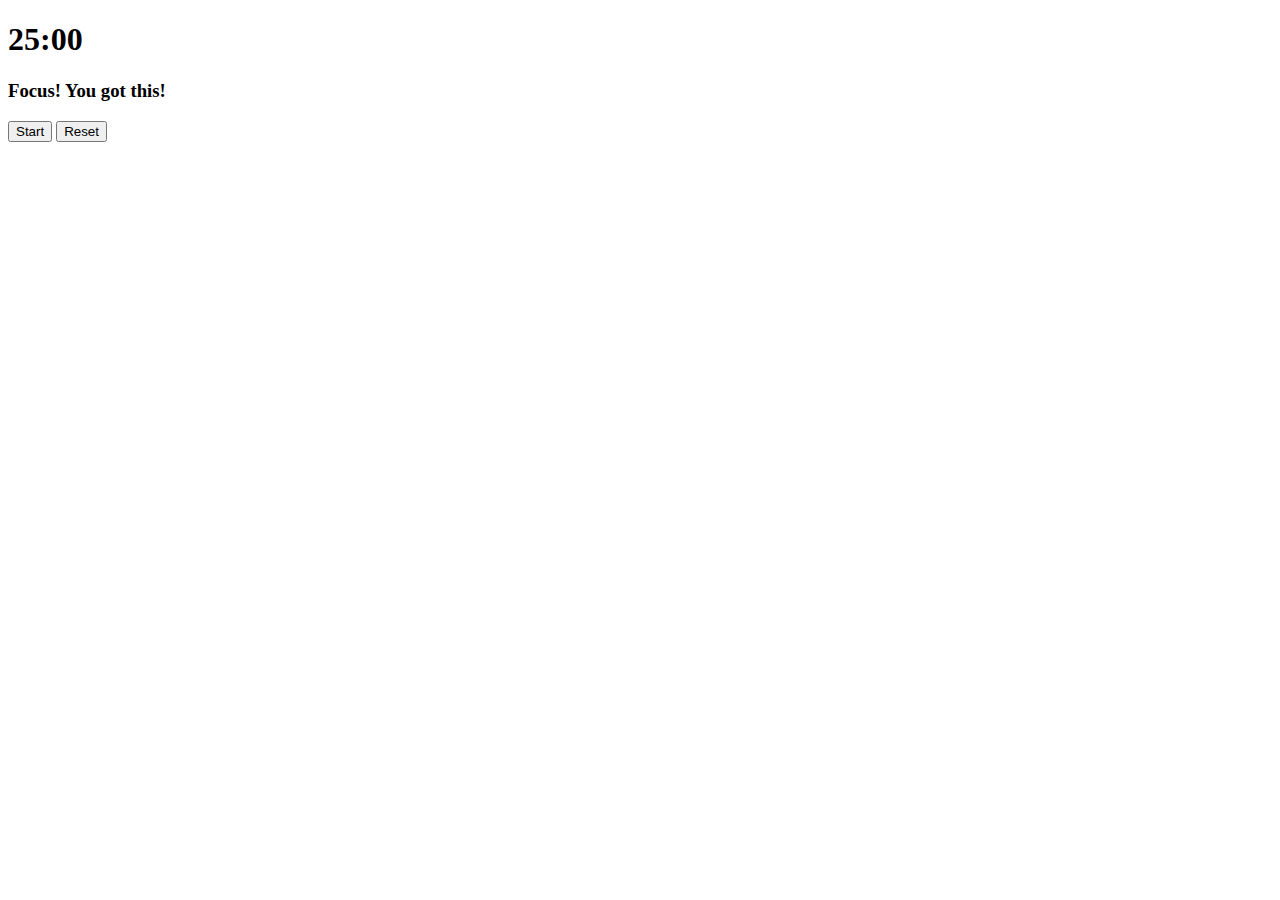
==== PomodoroTimer/pomodoro.html @ 38ad91f9 "code of the timer with background" ====
<!DOCTYPE html>
<html lang="en">
<head>
    <meta charset="UTF-8">
    <meta name="viewport" content="width=device-width, initial-scale=1.0">
    <title>Pomodoro Timer</title>
    <link rel="stylesheet" href="style.css">

</head>

<body>
    <div class="pomodoro-timer">
        <div class="timer-display">
            <h1 id="timer">25:00</h1>
            <h3>Focus! You got this!</h3>
            <div class="buttons">
                <button id="start-btn">Start</button>
                <button id="reset-btn">Reset</button>
            </div>
        </div>
    </div>
    <script src="pomodoro.js"></script>
</body>
</html>
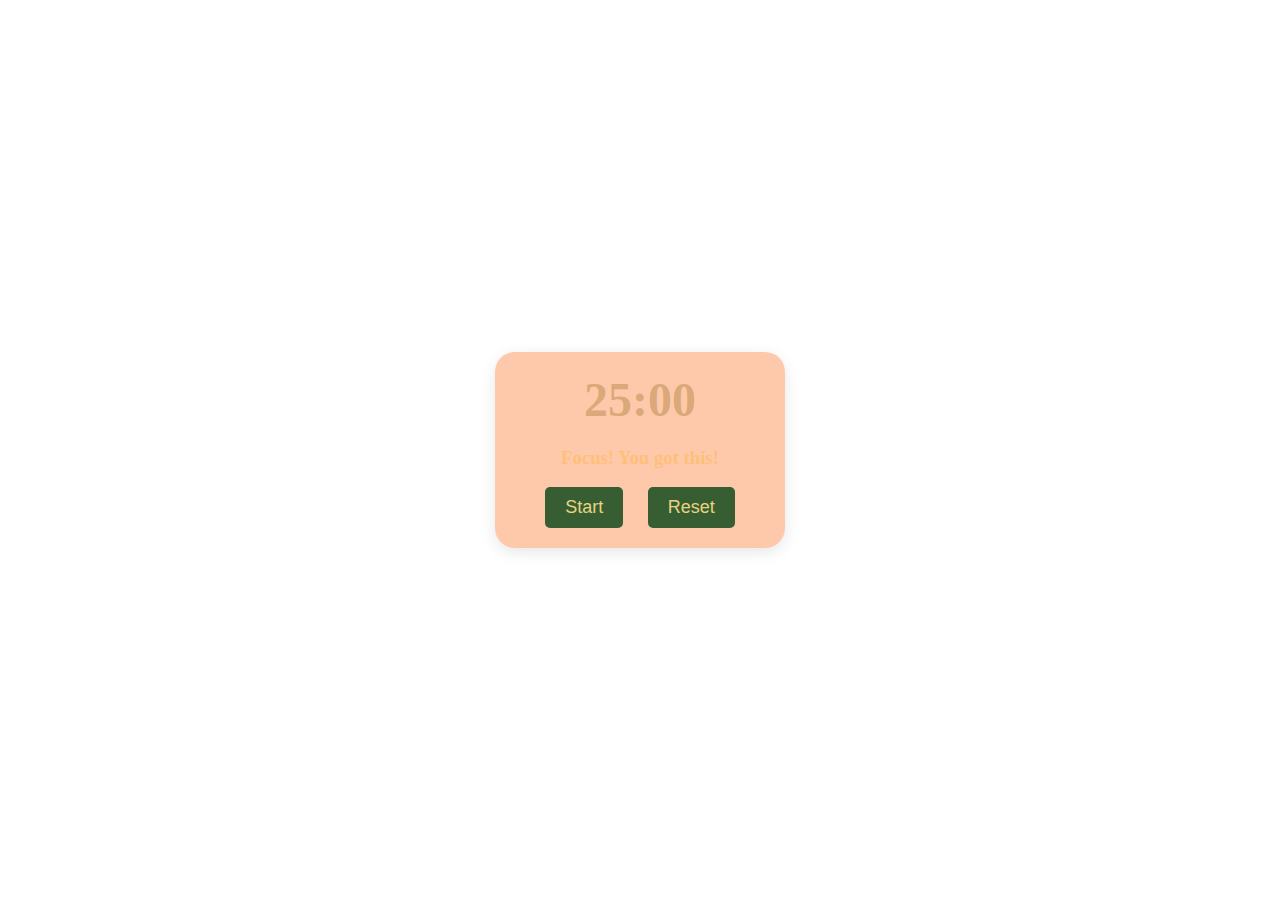
==== commit d9944291: "fixed html code" ====
--- a/PomodoroTimer/pomodoro.html
+++ b/PomodoroTimer/pomodoro.html
@@ -4,7 +4,7 @@
     <meta charset="UTF-8">
     <meta name="viewport" content="width=device-width, initial-scale=1.0">
     <title>Pomodoro Timer</title>
-    <link rel="stylesheet" href="style.css">
+    <link rel="stylesheet" href="pomodoro.css">
 
 </head>
 
--- a/PomodoroTimer/pomodoro.css
+++ b/PomodoroTimer/pomodoro.css
@@ -0,0 +1,52 @@
+body {
+    margin: 0;
+    padding: 0;
+    font-family: 'Arial', sans-serif;
+    background: url('assets/Lofi\ Studying\ Vibe.jpg') no-repeat center center fixed;
+    background-size: cover;
+}
+
+.pomodoro-timer {
+    display: flex;
+    justify-content: center;
+    align-items: center;
+    height: 100vh;
+}
+
+.timer-display {
+    background: #fd9b638a;
+    border-radius: 20px;
+    padding: 20px 40px;
+    text-align: center;
+    box-shadow: 0px 4px 15px rgba(0, 0, 0, 0.1);
+}
+
+h1 {
+    font-size: 48px;
+    margin: 0 0 20px;
+    color: #DBA979;
+    font-family: 'Satoshi-Regular';
+}
+h3 {
+    color: #FFBF78;
+    font-family: 'Satoshi-Variable';
+}
+.buttons button {
+    margin: 0 10px;
+    padding: 10px 20px;
+    font-size: 18px;
+    border: none;
+    border-radius: 5px;
+    cursor: pointer;
+    background-color: #365E32;
+    color: #E7D37F;
+    transition: background-color 0.3s ease;
+}
+
+.buttons button:hover {
+    background-color: #81A263;
+}
+
+.buttons button:active {
+    background-color: #388e3c;
+}
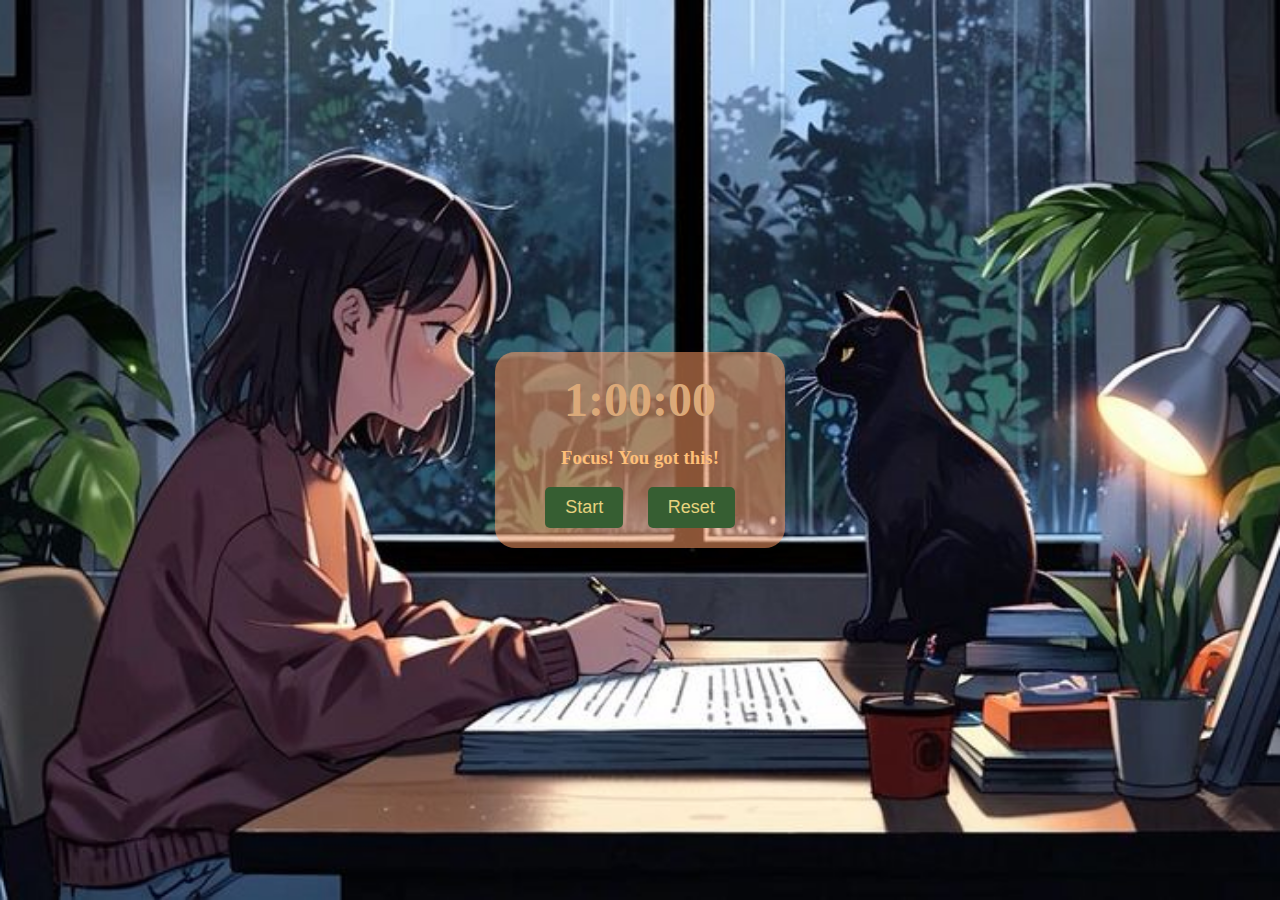
==== commit b5b1a85a: "changes in timer" ====
--- a/PomodoroTimer/pomodoro.html
+++ b/PomodoroTimer/pomodoro.html
@@ -11,7 +11,7 @@
 <body>
     <div class="pomodoro-timer">
         <div class="timer-display">
-            <h1 id="timer">25:00</h1>
+            <h1 id="timer">1:00:00</h1>
             <h3>Focus! You got this!</h3>
             <div class="buttons">
                 <button id="start-btn">Start</button>
--- a/PomodoroTimer/pomodoro.css
+++ b/PomodoroTimer/pomodoro.css
@@ -2,7 +2,7 @@
     margin: 0;
     padding: 0;
     font-family: 'Arial', sans-serif;
-    background: url('assets/Lofi\ Studying\ Vibe.jpg') no-repeat center center fixed;
+    background: url('Lofi.jpg') no-repeat center center fixed;
     background-size: cover;
 }
 
